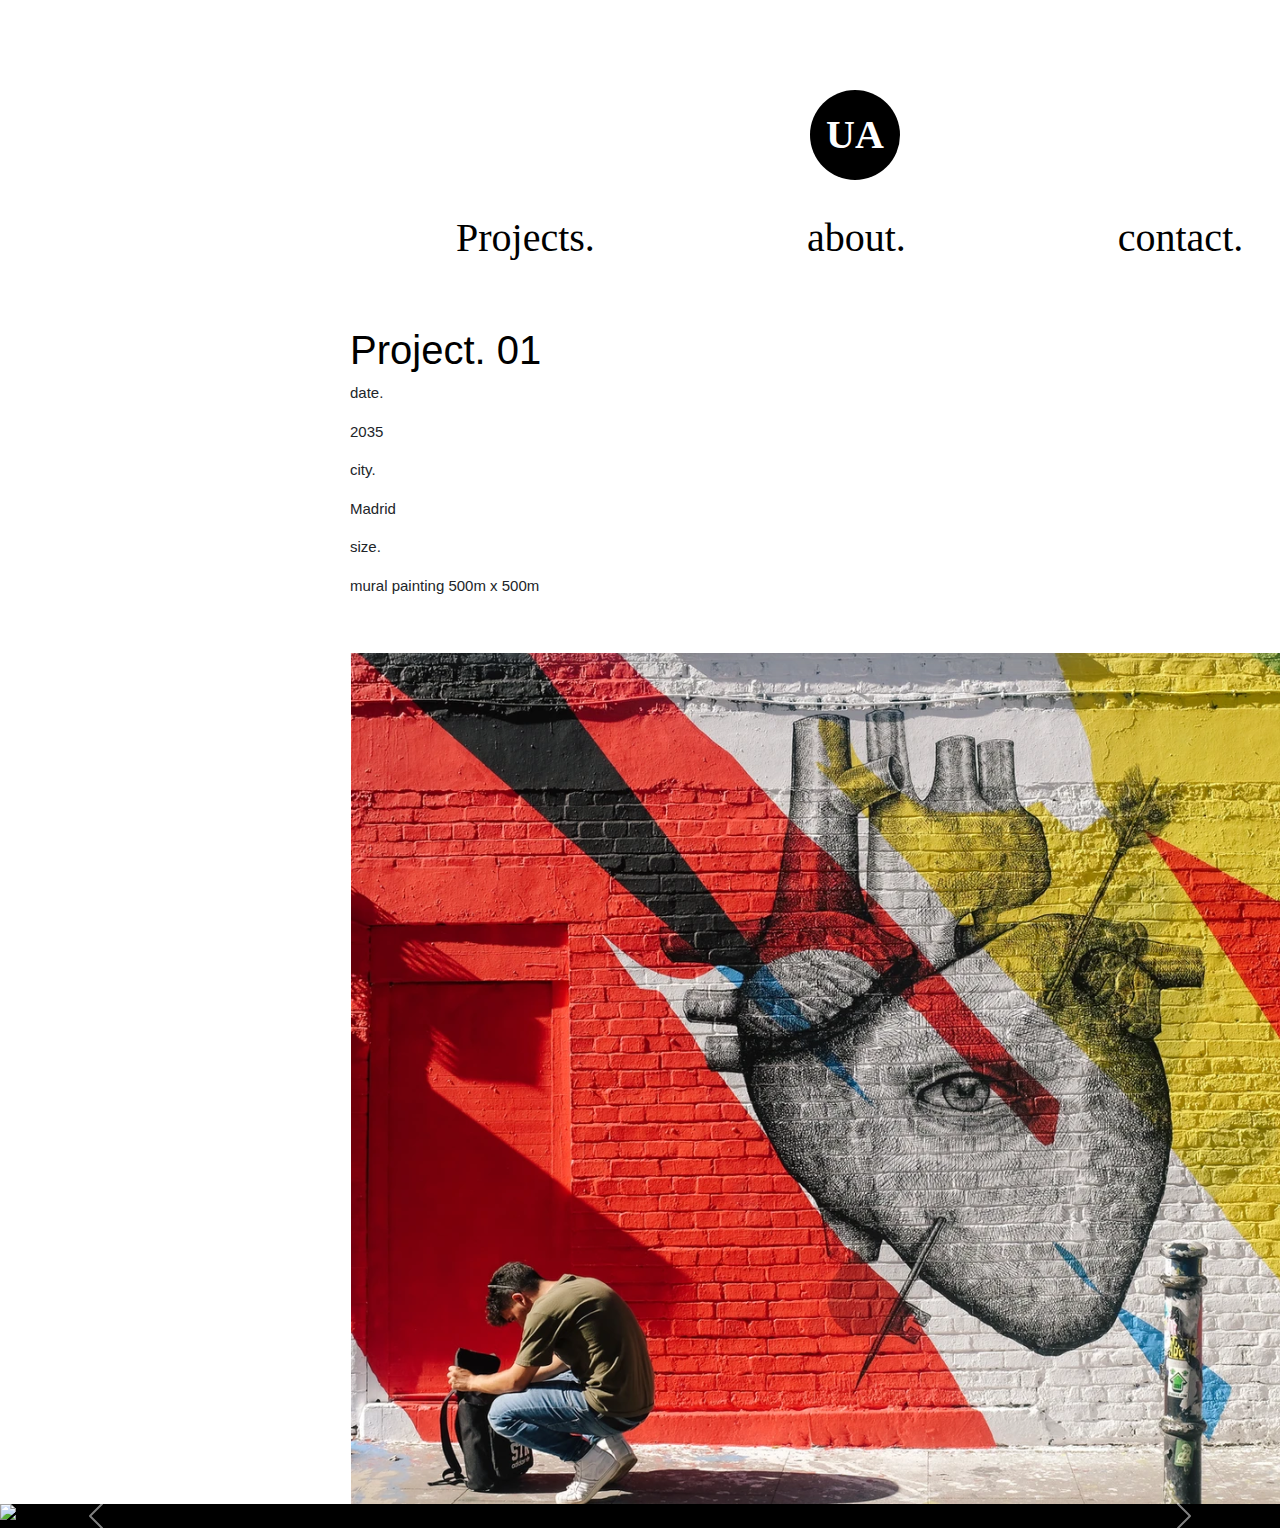
==== project1.html @ 56188a0d "project" ====
<!DOCTYPE html>
<html lang="en">

<head>
    <meta charset="UTF-8">
    <meta name="viewport" content="width=device-width, initial-scale=1.0">
    <!-- BootStrap CSS Files -->
    <link rel="stylesheet" href="css/all.min.css">
    <link rel="stylesheet" href="css/bootstrap.min.css">
    <link rel="stylesheet" href="css/bootstrap.min.css.map">
    <!-- Main CSS File -->
    <link rel="stylesheet" href="css/framework.css">
    <link rel="stylesheet" href="css/style.css">
    <!-- Google Font -->
    <link rel="preconnect" href="https://fonts.googleapis.com">
    <link rel="preconnect" href="https://fonts.gstatic.com" crossorigin>
    <link
        href="https://fonts.googleapis.com/css2?family=Playfair:ital,opsz,wght@0,5..1200,300..900;1,5..1200,300..900&family=Roboto:ital,wght@0,100..900;1,100..900&family=Wix+Madefor+Text:ital,wght@0,400..800;1,400..800&display=swap"
        rel="stylesheet">
    <title>Artist Website</title>
    <link rel="stylesheet" href="project4.css">
</head>

<body>
  <!-- circle -->
  <div class="circle">
    UA
  </div>
<!-- upper-section -->
<div class="links">
</a>
<ul class="nav">
    <li class="nav-item" style="margin-right: 0px; margin-left: 440px;"><a href="#" class="nav-link">Projects.</a></li>
    <li class="nav-item" style="margin-right: 0px; margin-left: 180px;"><a href="#" class="nav-link">about.</a></li>
    <li class="nav-item" style="margin-right: 0px; margin-left: 180px;"><a href="#" class="nav-link">contact.</a></li>
</ul>
</div>
<!-- main-section -->
 <div class="main">
  <h1 style=" color: black;  font-family: Verdana, sans-serif; " > Project. 01 </h1>
    <p>date.</p>
    <p>2035</p>
    <p>city.</p>
    <p>Madrid</p>
    <p>size.</p>
    <p>mural painting 500m x 500m</p>
 </div>
<!-- picture-section -->
 <div class="pic">
  <img src="images/project-1.png"> 
 </div>
<!-- carousel -->
 <div id="carouselExample" class="carousel slide">
  <div class="carousel-inner">
    <div class="carousel-item active">
      <img src="..." class="d-block w-100" alt="...">
    </div>
    <div class="carousel-item">
      <img src="..." class="d-block w-100" alt="...">
    </div>
    <div class="carousel-item">
      <img src="..." class="d-block w-100" alt="...">
    </div>
  </div>
  <button class="carousel-control-prev" type="button" data-bs-target="#carouselExample" data-bs-slide="prev">
    <span class="carousel-control-prev-icon" aria-hidden="true"></span>
    <span class="visually-hidden">Previous</span>
  </button>
  <button class="carousel-control-next" type="button" data-bs-target="#carouselExample" data-bs-slide="next">
    <span class="carousel-control-next-icon" aria-hidden="true"></span>
    <span class="visually-hidden">Next</span>
  </button>
</div>

    <!-- BootStrap JS Files -->
    <script src="js/all.min.js"></script>
    <script src="js/bootstrap.bundle.min.js"></script>
    <script src="js/bootstrap.bundle.min.js.map"></script>
</body>

</html>
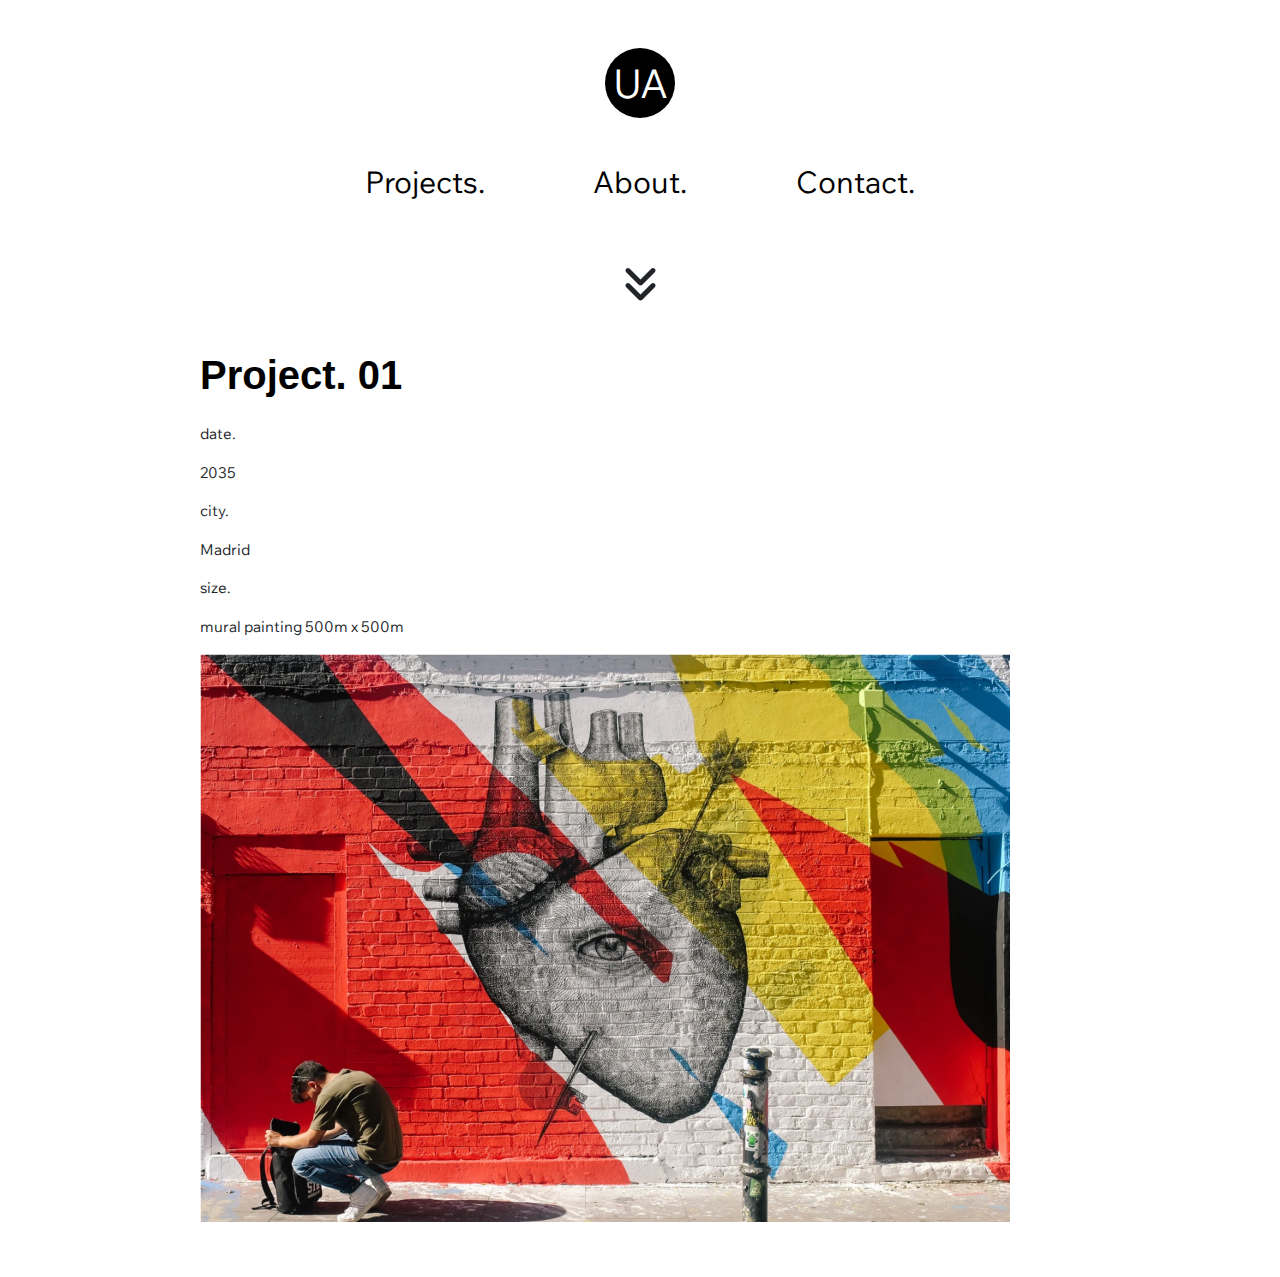
==== commit a6ef2104: "finish the task" ====
--- a/project1.html
+++ b/project1.html
@@ -2,80 +2,72 @@
 <html lang="en">
 
 <head>
-    <meta charset="UTF-8">
-    <meta name="viewport" content="width=device-width, initial-scale=1.0">
-    <!-- BootStrap CSS Files -->
-    <link rel="stylesheet" href="css/all.min.css">
-    <link rel="stylesheet" href="css/bootstrap.min.css">
-    <link rel="stylesheet" href="css/bootstrap.min.css.map">
-    <!-- Main CSS File -->
-    <link rel="stylesheet" href="css/framework.css">
-    <link rel="stylesheet" href="css/style.css">
-    <!-- Google Font -->
-    <link rel="preconnect" href="https://fonts.googleapis.com">
-    <link rel="preconnect" href="https://fonts.gstatic.com" crossorigin>
-    <link
-        href="https://fonts.googleapis.com/css2?family=Playfair:ital,opsz,wght@0,5..1200,300..900;1,5..1200,300..900&family=Roboto:ital,wght@0,100..900;1,100..900&family=Wix+Madefor+Text:ital,wght@0,400..800;1,400..800&display=swap"
-        rel="stylesheet">
-    <title>Artist Website</title>
-    <link rel="stylesheet" href="project4.css">
+  <meta charset="UTF-8">
+  <meta name="viewport" content="width=device-width, initial-scale=1.0">
+  <!-- BootStrap CSS Files -->
+  <link rel="stylesheet" href="css/all.min.css">
+  <link rel="stylesheet" href="css/bootstrap.min.css">
+  <link rel="stylesheet" href="css/bootstrap.min.css.map">
+  <!-- Main CSS File -->
+  <link rel="stylesheet" href="css/framework.css">
+  <link rel="stylesheet" href="css/style.css">
+  <!-- Google Font -->
+  <link rel="preconnect" href="https://fonts.googleapis.com">
+  <link rel="preconnect" href="https://fonts.gstatic.com" crossorigin>
+  <link
+    href="https://fonts.googleapis.com/css2?family=Playfair:ital,opsz,wght@0,5..1200,300..900;1,5..1200,300..900&family=Roboto:ital,wght@0,100..900;1,100..900&family=Wix+Madefor+Text:ital,wght@0,400..800;1,400..800&display=swap"
+    rel="stylesheet">
+  <title>Artist Website</title>
+  <link rel="stylesheet" href="project4.css">
 </head>
 
 <body>
   <!-- circle -->
-  <div class="circle">
-    UA
+  <div class="landing position-relative mb-5 d-flex">
+    <!-- <img class="w-100 mb-5 " src="images/landing.jpg" alt=""> -->
+    <div class="container-fluid p-0 position-relative">
+      <div class="icon">
+        <a class="mt-5 mb-5 d-flex justify-content-center" href="index.html">
+          <div class="home position-absolute d-flex justify-content-center align-items-center fs-1">UA</div>
+        </a>
+      </div>
+      <div class="links mt-5 pt-4 z-1 d-flex justify-content-center">
+        <div class="row ">
+          <div class="col-md-3 col-lg-4">
+            <a class="link" href="index.html">Projects.</a>
+          </div>
+          <div class="col-md-3 col-lg-4">
+            <a class="link" href="index.html">About.</a>
+          </div>
+          <div class="col-md-3 col-lg-4">
+            <a class="link" href="index.html">Contact.</a>
+          </div>
+        </div>
+      </div>
+      <div class="arrow d-flex justify-content-center pt-5">
+        <a class="text-dark position-absolute top-100 pb-5" href="#main">
+          <i class="fa-solid fa-angles-down"></i>
+        </a>
+      </div>
+    </div>
   </div>
-<!-- upper-section -->
-<div class="links">
-</a>
-<ul class="nav">
-    <li class="nav-item" style="margin-right: 0px; margin-left: 440px;"><a href="#" class="nav-link">Projects.</a></li>
-    <li class="nav-item" style="margin-right: 0px; margin-left: 180px;"><a href="#" class="nav-link">about.</a></li>
-    <li class="nav-item" style="margin-right: 0px; margin-left: 180px;"><a href="#" class="nav-link">contact.</a></li>
-</ul>
-</div>
-<!-- main-section -->
- <div class="main">
-  <h1 style=" color: black;  font-family: Verdana, sans-serif; " > Project. 01 </h1>
-    <p>date.</p>
+  <!-- main-section -->
+  <div class="main" id="main">
+    <h1 class="pt-5"> Project. 01 </h1>
+    <p class="mt-4">date.</p>
     <p>2035</p>
     <p>city.</p>
     <p>Madrid</p>
     <p>size.</p>
     <p>mural painting 500m x 500m</p>
- </div>
-<!-- picture-section -->
- <div class="pic">
-  <img src="images/project-1.png"> 
- </div>
-<!-- carousel -->
- <div id="carouselExample" class="carousel slide">
-  <div class="carousel-inner">
-    <div class="carousel-item active">
-      <img src="..." class="d-block w-100" alt="...">
-    </div>
-    <div class="carousel-item">
-      <img src="..." class="d-block w-100" alt="...">
-    </div>
-    <div class="carousel-item">
-      <img src="..." class="d-block w-100" alt="...">
-    </div>
+    <img class="w-75" src="images/project-1.png">
   </div>
-  <button class="carousel-control-prev" type="button" data-bs-target="#carouselExample" data-bs-slide="prev">
-    <span class="carousel-control-prev-icon" aria-hidden="true"></span>
-    <span class="visually-hidden">Previous</span>
-  </button>
-  <button class="carousel-control-next" type="button" data-bs-target="#carouselExample" data-bs-slide="next">
-    <span class="carousel-control-next-icon" aria-hidden="true"></span>
-    <span class="visually-hidden">Next</span>
-  </button>
-</div>
 
-    <!-- BootStrap JS Files -->
-    <script src="js/all.min.js"></script>
-    <script src="js/bootstrap.bundle.min.js"></script>
-    <script src="js/bootstrap.bundle.min.js.map"></script>
+
+  <!-- BootStrap JS Files -->
+  <script src="js/all.min.js"></script>
+  <script src="js/bootstrap.bundle.min.js"></script>
+  <script src="js/bootstrap.bundle.min.js.map"></script>
 </body>
 
 </html>--- a/css/style.css
+++ b/css/style.css
@@ -63,19 +63,34 @@
 }
 
 
-.project h1 {
+.projects h1 {
     font-size: 70px;
 }
 
-.project .boxs img {
+.projects .boxs img {
     transition: 0.4s;
     opacity: 1;
     position: relative;
 }
 
-.project .boxs img:hover {
+.projects .boxs img:hover {
     opacity: 0.8;
     transform: scale(1.03);
 }
 
-/* End Section 1 */+/* End Section 1 */
+
+/* main-section */
+.main {
+    margin-right: 0px;
+    margin-left: 200px;
+    margin-bottom: 55px;
+    margin-top: 50px;
+    font-size: 15px;
+}
+
+.main h1 {
+    color: black;
+    font-family: Verdana, sans-serif;
+    font-weight: 600;
+}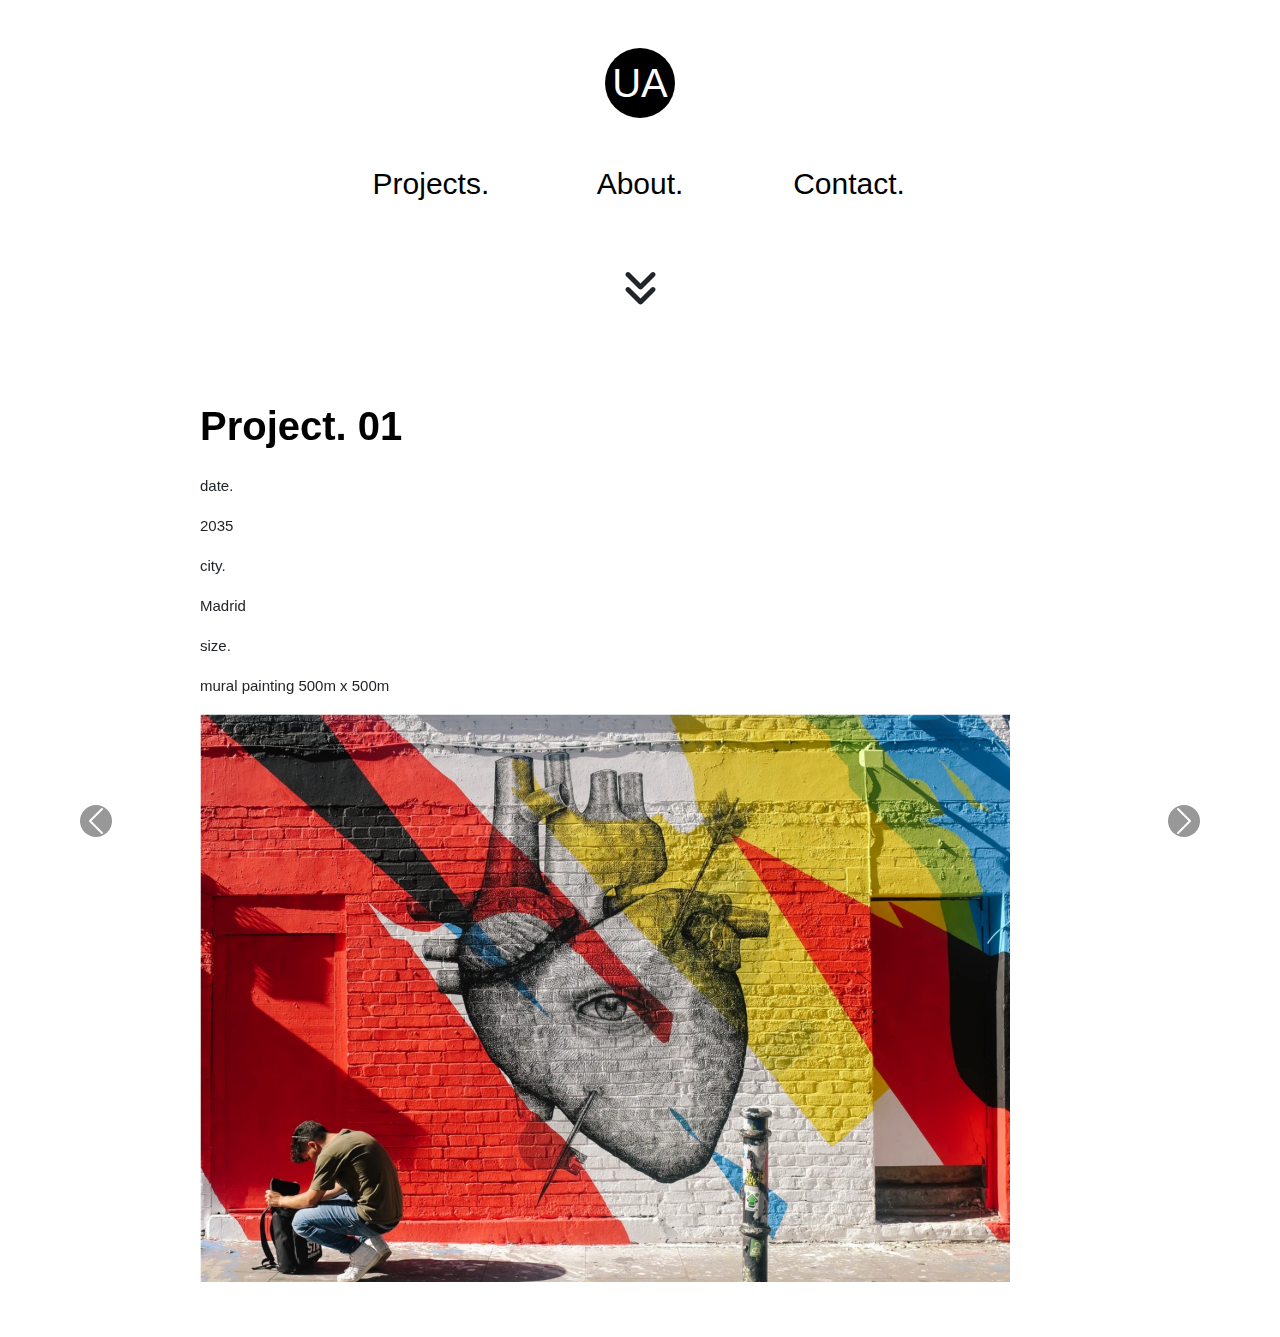
==== commit 0fc25302: "finish the task" ====
--- a/project1.html
+++ b/project1.html
@@ -52,16 +52,127 @@
     </div>
   </div>
   <!-- main-section -->
-  <div class="main" id="main">
-    <h1 class="pt-5"> Project. 01 </h1>
-    <p class="mt-4">date.</p>
-    <p>2035</p>
-    <p>city.</p>
-    <p>Madrid</p>
-    <p>size.</p>
-    <p>mural painting 500m x 500m</p>
-    <img class="w-75" src="images/project-1.png">
+  <div id="carouselExample" class="carousel slide ">
+    <div class="carousel-inner">
+      <div class="carousel-item active">
+        <div class="main" id="main">
+          <h1 class="pt-5"> Project. 01</h1>
+          <p class="mt-4">date.</p>
+          <p>2035</p>
+          <p>city.</p>
+          <p>Madrid</p>
+          <p>size.</p>
+          <p>mural painting 500m x 500m</p>
+          <img class="w-75" src="images/project-1.png">
+        </div>
+      </div>
+      <div class="carousel-item">
+        <div class="main" id="main">
+          <h1 class="pt-5"> Project. 02 </h1>
+          <p class="mt-4">date.</p>
+          <p>2035</p>
+          <p>city.</p>
+          <p>New York</p>
+          <p>size.</p>
+          <p>mural painting 1000m x 500m</p>
+          <img class="w-75" src="images/project-2.png">
+        </div>
+      </div>
+      <div class="carousel-item">
+        <div class="main" id="main">
+          <h1 class="pt-5"> Project. 03 </h1>
+          <p class="mt-4">date.</p>
+          <p>2035</p>
+          <p>city.</p>
+          <p>Paris</p>
+          <p>size.</p>
+          <p>mural painting 500m x 500m</p>
+          <img class="w-75" src="images/project-3.png">
+        </div>
+      </div>
+      <div class="carousel-item">
+        <div class="main" id="main">
+          <h1 class="pt-5"> Project. 04 </h1>
+          <p class="mt-4">date.</p>
+          <p>2035</p>
+          <p>city.</p>
+          <p>Turin</p>
+          <p>size.</p>
+          <p>mural painting 900m x 500m</p>
+          <img class="w-75" src="images/project-4.png">
+        </div>
+      </div>
+      <div class="carousel-item">
+        <div class="main" id="main">
+          <h1 class="pt-5"> Project. 05 </h1>
+          <p class="mt-4">date.</p>
+          <p>2035</p>
+          <p>city.</p>
+          <p>New York</p>
+          <p>size.</p>
+          <p>mural painting 500m x 500m</p>
+          <img class="w-75" src="images/project-5.png">
+        </div>
+      </div>
+      <div class="carousel-item">
+        <div class="main" id="main">
+          <h1 class="pt-5"> Project. 06 </h1>
+          <p class="mt-4">date.</p>
+          <p>2035</p>
+          <p>city.</p>
+          <p>Milano</p>
+          <p>size.</p>
+          <p>mural painting 500m x 500m</p>
+          <img class="w-75" src="images/project-6.png">
+        </div>
+      </div>
+      <div class="carousel-item">
+        <div class="main" id="main">
+          <h1 class="pt-5"> Project. 07 </h1>
+          <p class="mt-4">date.</p>
+          <p>2035</p>
+          <p>city.</p>
+          <p>Zurich</p>
+          <p>size.</p>
+          <p>mural painting 500m x 500m</p>
+          <img class="w-75" src="images/project-7.png">
+        </div>
+      </div>
+      <div class="carousel-item">
+        <div class="main" id="main">
+          <h1 class="pt-5"> Project. 08 </h1>
+          <p class="mt-4">date.</p>
+          <p>2035</p>
+          <p>city.</p>
+          <p>Firenze</p>
+          <p>size.</p>
+          <p>mural painting 500m x 500m</p>
+          <img class="w-75" src="images/project-8.png">
+        </div>
+      </div>
+      <div class="carousel-item">
+        <div class="main" id="main">
+          <h1 class="pt-5"> Project. 09 </h1>
+          <p class="mt-4">date.</p>
+          <p>2035</p>
+          <p>city.</p>
+          <p>Amsterdam</p>
+          <p>size.</p>
+          <p>mural painting 700m x 500m</p>
+          <img class="w-75" src="images/project-9.png">
+        </div>
+      </div>
+    </div>
+    <button class="carousel-control-prev" type="button" data-bs-target="#carouselExample" data-bs-slide="prev">
+      <span class="carousel-control-prev-icon left-arrow" aria-hidden="true"></span>
+      <span class="visually-hidden">Previous</span>
+    </button>
+    <button class="carousel-control-next" type="button" data-bs-target="#carouselExample" data-bs-slide="next">
+      <span class="carousel-control-next-icon right-arrow" aria-hidden="true"></span>
+      <span class="visually-hidden">Next</span>
+    </button>
   </div>
+
 
 
   <!-- BootStrap JS Files -->
--- a/css/style.css
+++ b/css/style.css
@@ -1,96 +1,277 @@
 /* Start Section 1 */
 .landing img {
-    width: 100%;
-    height: 550px;
+  width: 100%;
+  height: 550px;
 }
 
 .landing .icon .home {
-    width: 70px;
-    height: 70px;
-    border-radius: 50%;
-    background-color: black;
-    color: white;
-    padding: 10px;
-}
+  width: 70px;
+  height: 70px;
+  border-radius: 50%;
+  background-color: black;
+  color: white;
+  padding: 10px;
+}
+
 
 .landing .links .link {
-    margin-left: 40px;
-    margin-right: 40px;
-}
-
-.landing .links .link {
-    font-size: 30px;
-    display: flex;
-    justify-content: center;
-    color: black;
-    transition: 0.3s;
-    padding-top: 40px;
-}
+  margin-left: 40px;
+  margin-right: 40px;
+  font-size: 30px;
+  display: flex;
+  justify-content: center;
+  color: black;
+  transition: 0.3s;
+  padding-top: 40px;
+}
+
 
 .landing .links .link:hover {
-    color: rgb(211, 23, 36);
+  color: rgb(211, 23, 36);
 }
 
 .landing .arrow a {
-    animation: arrow-down 1s alternate infinite;
-    font-size: 40px;
+  animation: arrow-down 1s alternate infinite;
+  font-size: 40px;
 }
 
 @keyframes arrow-down {
-    0% {
-        transform: translateY(0px);
-    }
-
-    20% {
-        transform: translateY(0px);
-    }
-
-    40% {
-        transform: translateY(0px);
-    }
-
-    60% {
-        transform: translateY(0px);
-    }
-
-    80% {
-        transform: translateY(15px);
-    }
-
-    100% {
-        transform: translateY(5px);
-    }
+  0% {
+    transform: translateY(0px);
+  }
+
+  20% {
+    transform: translateY(0px);
+  }
+
+  40% {
+    transform: translateY(0px);
+  }
+
+  60% {
+    transform: translateY(0px);
+  }
+
+  80% {
+    transform: translateY(15px);
+  }
+
+  100% {
+    transform: translateY(5px);
+  }
 }
 
 
 .projects h1 {
-    font-size: 70px;
+  font-size: 70px;
 }
 
 .projects .boxs img {
-    transition: 0.4s;
-    opacity: 1;
-    position: relative;
+  transition: 0.4s;
+  opacity: 1;
+  position: relative;
 }
 
 .projects .boxs img:hover {
-    opacity: 0.8;
-    transform: scale(1.03);
+  opacity: 0.8;
+  transform: scale(1.03);
 }
 
 /* End Section 1 */
+
+
+body {
+  margin: 0;
+  padding: 0;
+  font-family: sans-serif;
+  line-height: 1.6;
+}
+
+.hero {
+  display: flex;
+  flex-direction: column;
+  align-items: center;
+}
+
+.hero-image {
+  width: 100%;
+  height: 300px;
+  background-size: cover;
+  background-position: center;
+}
+
+.content {
+  text-align: center;
+  padding: 50px 20px;
+  max-width: 800px;
+}
+
+.content h1 {
+  font-size: 3em;
+  margin-bottom: 20px;
+
+}
+
+.content p {
+  font-size: 1.1em;
+  color: #333;
+}
+
+/* Header Styles */
+header {
+  background-color: #f0f0f0;
+  /* Light gray background */
+  padding: 10px;
+  display: flex;
+  justify-content: space-between;
+  align-items: center;
+}
+
+.logo {
+  font-size: 1.5em;
+  font-weight: bold;
+}
+
+.header-links a {
+  margin-left: 15px;
+  text-decoration: none;
+  color: #333;
+}
+
+/* Hero Image Styles */
+.hero-image {
+  background-size: cover;
+  background-position: center;
+  height: 200px;
+  display: flex;
+  justify-content: center;
+  align-items: center;
+}
+
+.hero-image h1 {
+  font-size: 3em;
+  color: black;
+  text-shadow: 2px 2px 4px rgba(0, 0, 0, 0.5);
+}
+
+/* Contact Form Styles */
+.contact-form {
+  margin: 20px auto;
+  padding: 20px;
+  max-width: 600px;
+}
+
+.contact-form h2 {
+  text-align: center;
+  margin-bottom: 20px;
+}
+
+.contact-form form {
+  display: grid;
+  grid-gap: 10px;
+}
+
+.contact-form label {
+  font-weight: bold;
+}
+
+.contact-form input,
+.contact-form textarea {
+  padding: 10px;
+  border: 1px solid #ccc;
+  border-radius: 4px;
+}
+
+.contact-form button {
+  background-color: black;
+  color: #fff;
+  padding: 10px 10px;
+  border: none;
+  border-radius: 4px;
+  cursor: pointer;
+  transition: 0.3s;
+  width: 20px,
+}
+
+.contact-form button:hover {
+  background-color: gray;
+}
+
+/* Footer Styles */
+footer {
+  background-color: #333;
+  color: #fff;
+  text-align: center;
+  padding: 10px;
+}
+
+.email {
+  font-size: 16px;
+  margin: 30px;
+}
+
+.icon-container {
+  display: flex;
+  gap: 15px;
+  align-items: center;
+  height: 150px;
+  width: 15px;
+}
+
+.social-icons i {
+  font-size: 20px;
+  cursor: pointer;
+}
 
 /* main-section */
 .main {
-    margin-right: 0px;
-    margin-left: 200px;
-    margin-bottom: 55px;
-    margin-top: 50px;
-    font-size: 15px;
+  margin-right: 0px;
+  margin-left: 200px;
+  margin-bottom: 55px;
+  margin-top: 50px;
+  font-size: 15px;
+}
+
+/* Media Queries for .main */
+@media (max-width: 1200px) {
+  .main {
+    margin-left: 150px;
+    margin-right: 20px;
+  }
+}
+
+@media (max-width: 992px) {
+  .main {
+    margin-left: 100px;
+    margin-right: 30px;
+  }
+}
+
+@media (max-width: 768px) {
+  .main {
+    margin-left: 50px;
+    margin-right: 50px;
+  }
+}
+
+@media (max-width: 576px) {
+  .main {
+    margin-left: 20px;
+    margin-right: 20px;
+    margin-top: 30px;
+    margin-bottom: 40px;
+    font-size: 14px;
+  }
 }
 
 .main h1 {
-    color: black;
-    font-family: Verdana, sans-serif;
-    font-weight: 600;
+  color: black;
+  font-family: Verdana, sans-serif;
+  font-weight: 600;
+}
+
+.slide .left-arrow,
+.slide .right-arrow {
+  background-color: #333;
+  border-radius: 50%;
 }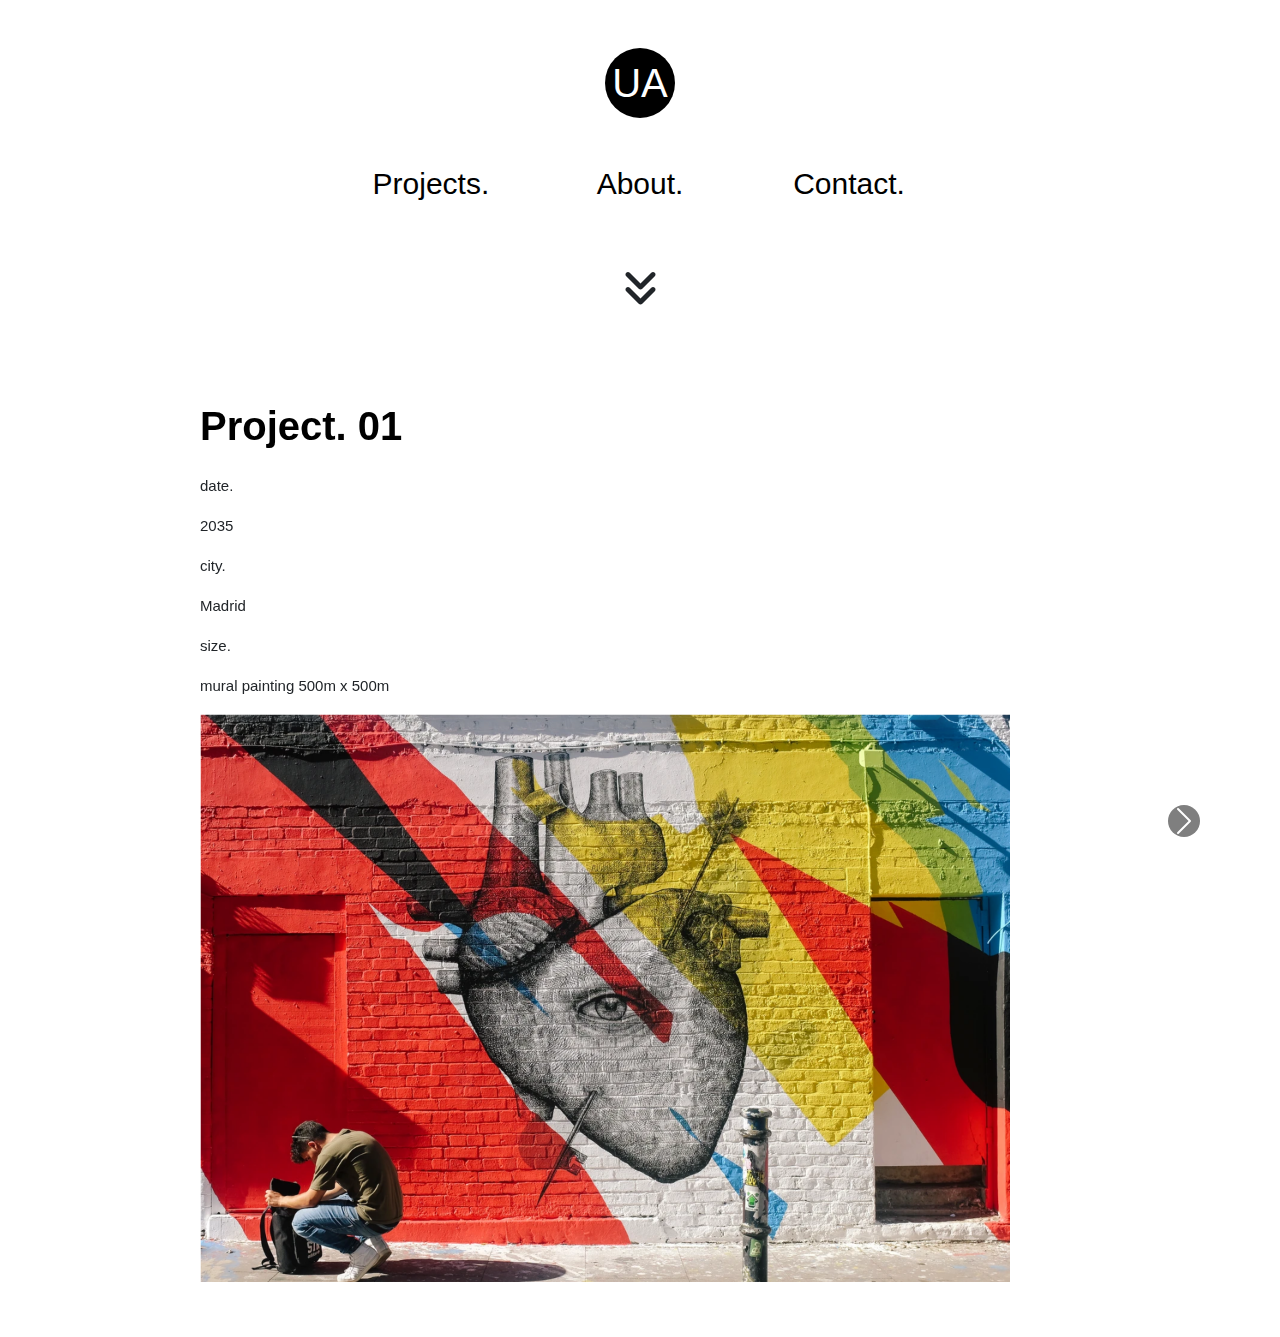
==== commit fb3b15fe: "finish task" ====
--- a/project1.html
+++ b/project1.html
@@ -164,7 +164,7 @@
       </div>
     </div>
     <button class="carousel-control-prev" type="button" data-bs-target="#carouselExample" data-bs-slide="prev">
-      <span class="carousel-control-prev-icon left-arrow" aria-hidden="true"></span>
+      <span class="carousel-control left-arrow text-dark" aria-hidden="true"></span>
       <span class="visually-hidden">Previous</span>
     </button>
     <button class="carousel-control-next" type="button" data-bs-target="#carouselExample" data-bs-slide="next">
@@ -174,7 +174,6 @@
   </div>
 
 
-
   <!-- BootStrap JS Files -->
   <script src="js/all.min.js"></script>
   <script src="js/bootstrap.bundle.min.js"></script>
--- a/css/style.css
+++ b/css/style.css
@@ -272,6 +272,6 @@
 
 .slide .left-arrow,
 .slide .right-arrow {
-  background-color: #333;
+  background-color: black;
   border-radius: 50%;
 }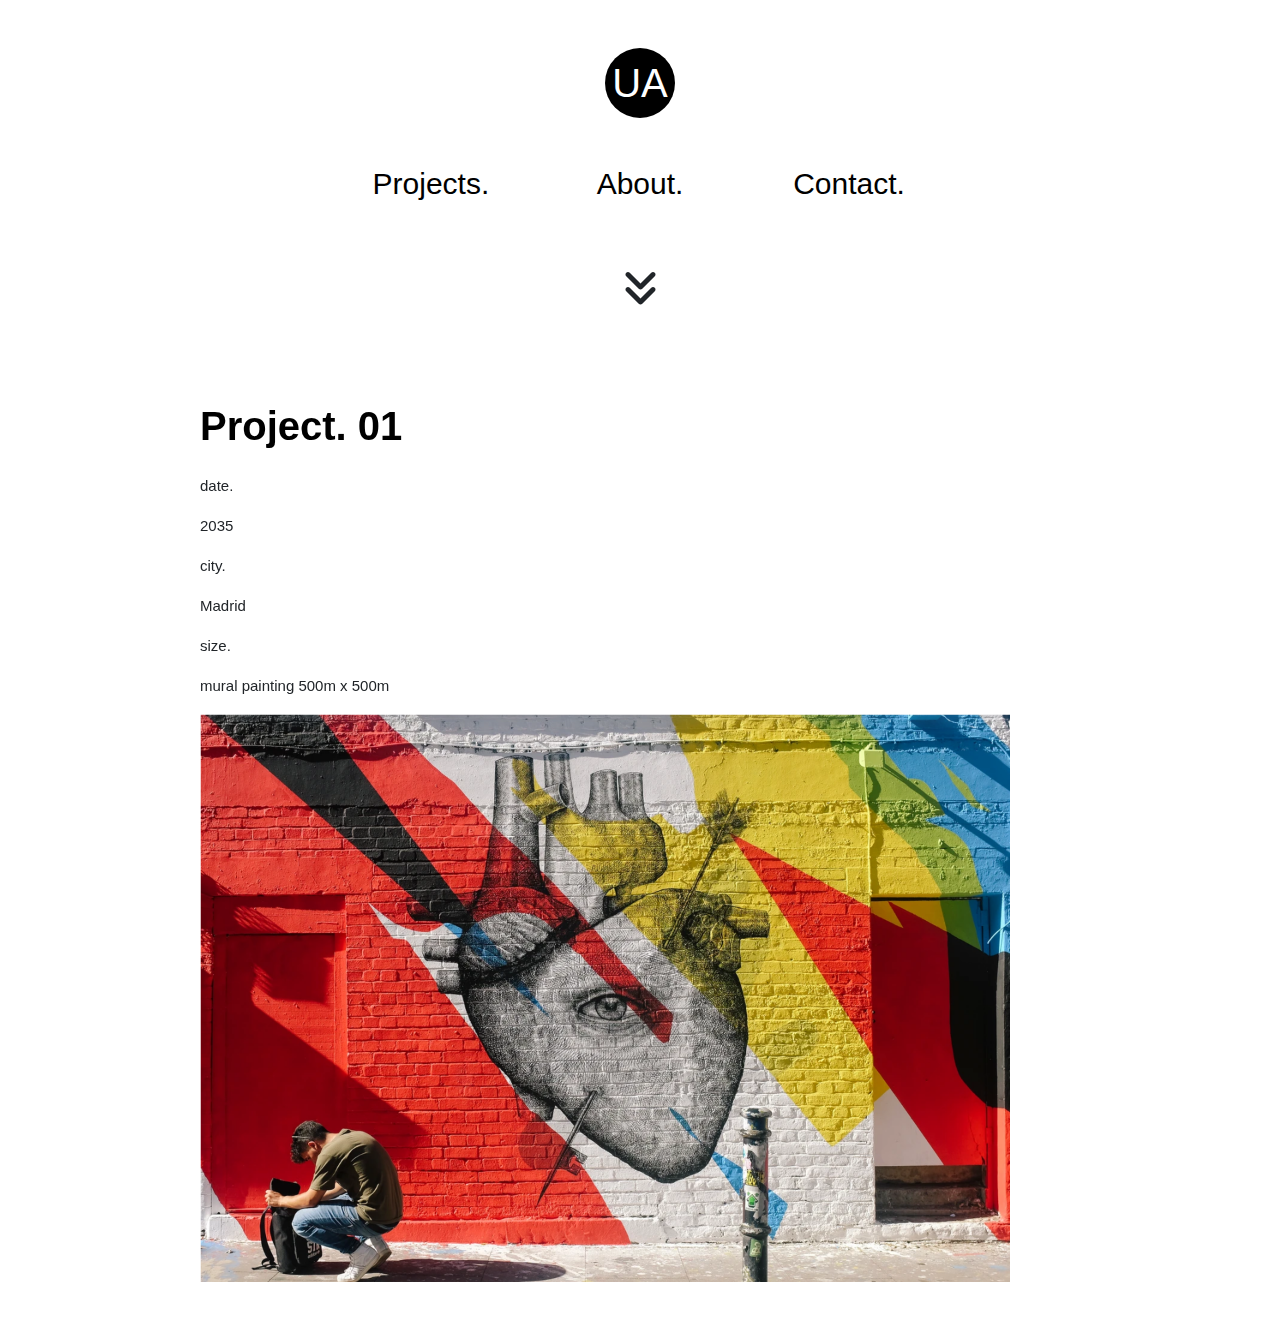
==== commit 78cad947: "f" ====
--- a/project1.html
+++ b/project1.html
@@ -168,7 +168,7 @@
       <span class="visually-hidden">Previous</span>
     </button>
     <button class="carousel-control-next" type="button" data-bs-target="#carouselExample" data-bs-slide="next">
-      <span class="carousel-control-next-icon right-arrow" aria-hidden="true"></span>
+      <span class="carousel-control right-arrow" aria-hidden="true"></span>
       <span class="visually-hidden">Next</span>
     </button>
   </div>
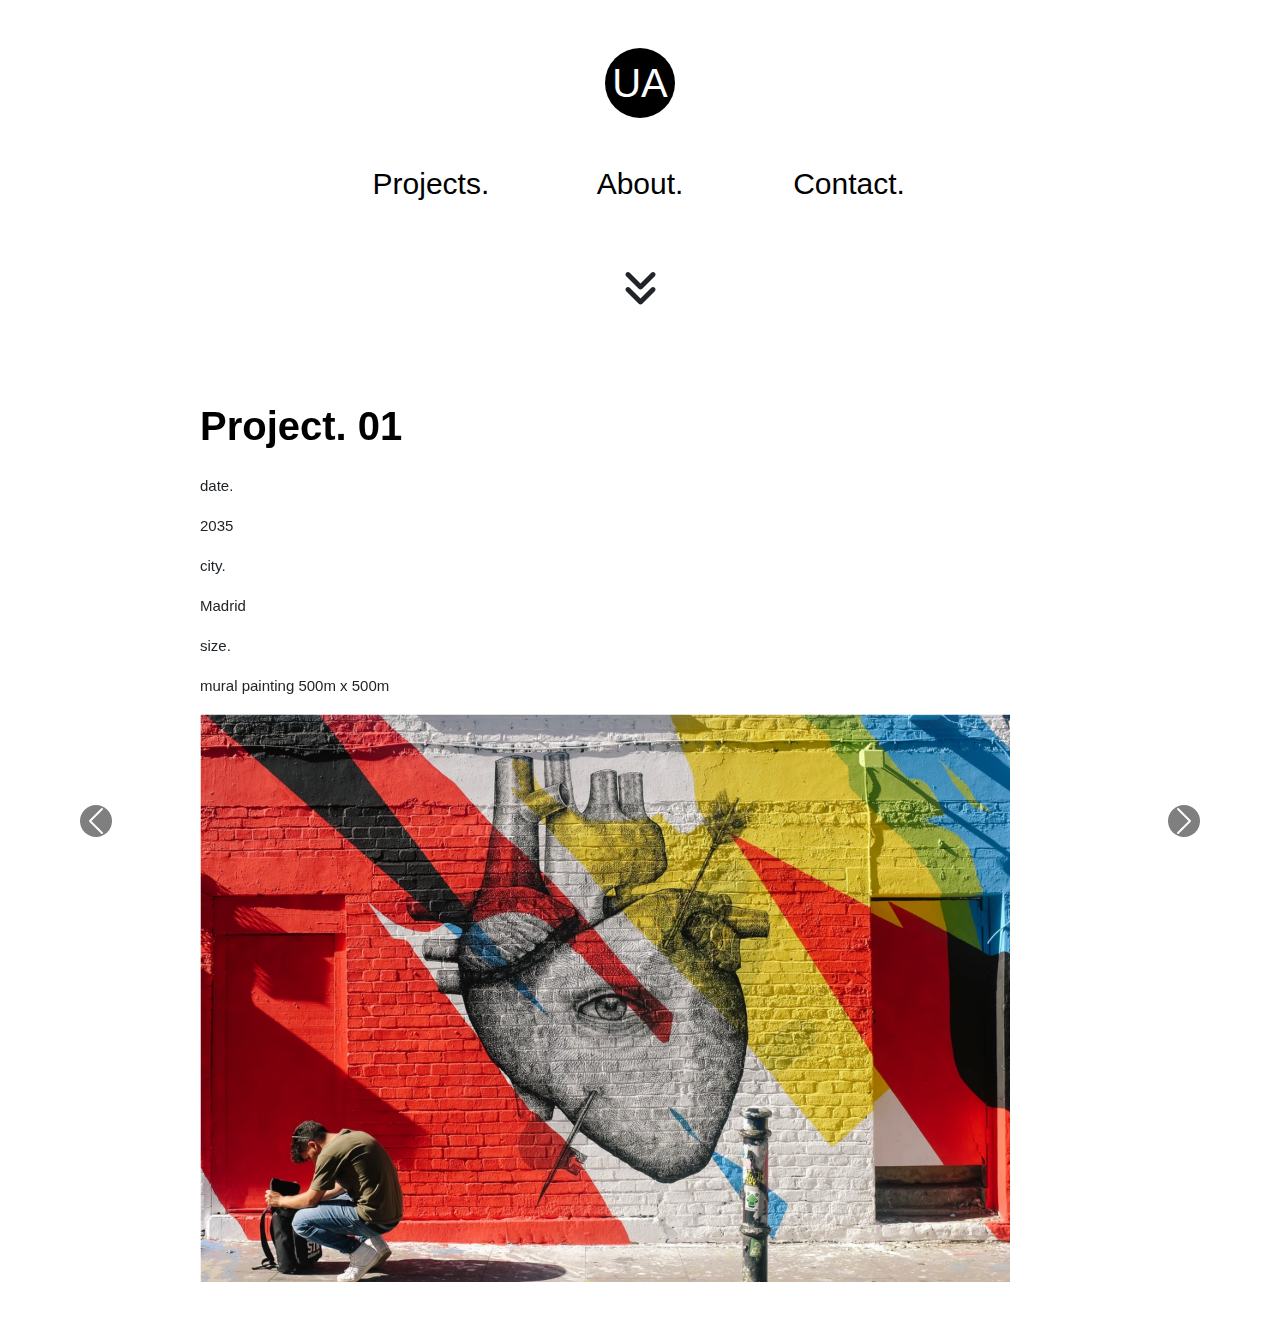
==== commit 2f814516: "ff" ====
--- a/project1.html
+++ b/project1.html
@@ -164,11 +164,11 @@
       </div>
     </div>
     <button class="carousel-control-prev" type="button" data-bs-target="#carouselExample" data-bs-slide="prev">
-      <span class="carousel-control left-arrow text-dark" aria-hidden="true"></span>
+      <span class="carousel-control-prev-icon left-arrow text-dark" aria-hidden="true"></span>
       <span class="visually-hidden">Previous</span>
     </button>
     <button class="carousel-control-next" type="button" data-bs-target="#carouselExample" data-bs-slide="next">
-      <span class="carousel-control right-arrow" aria-hidden="true"></span>
+      <span class="carousel-control-next-icon right-arrow" aria-hidden="true"></span>
       <span class="visually-hidden">Next</span>
     </button>
   </div>
